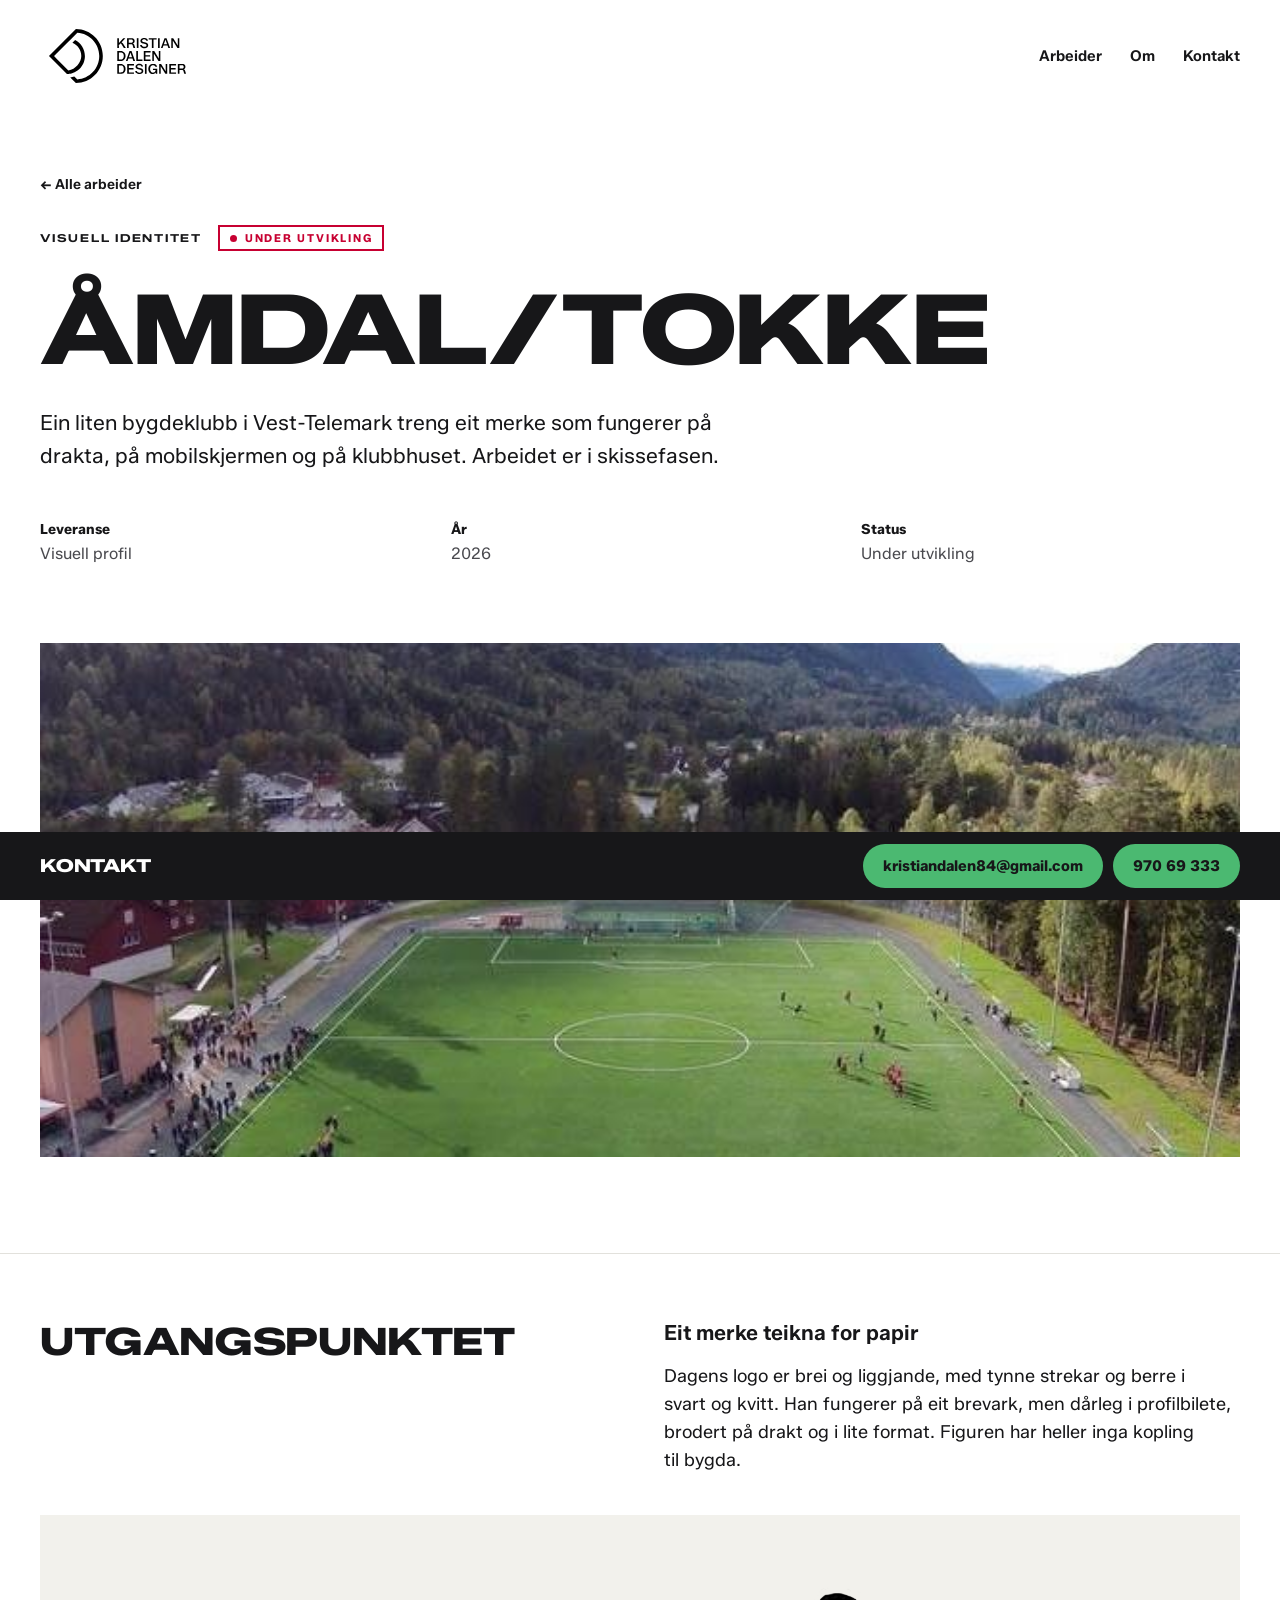
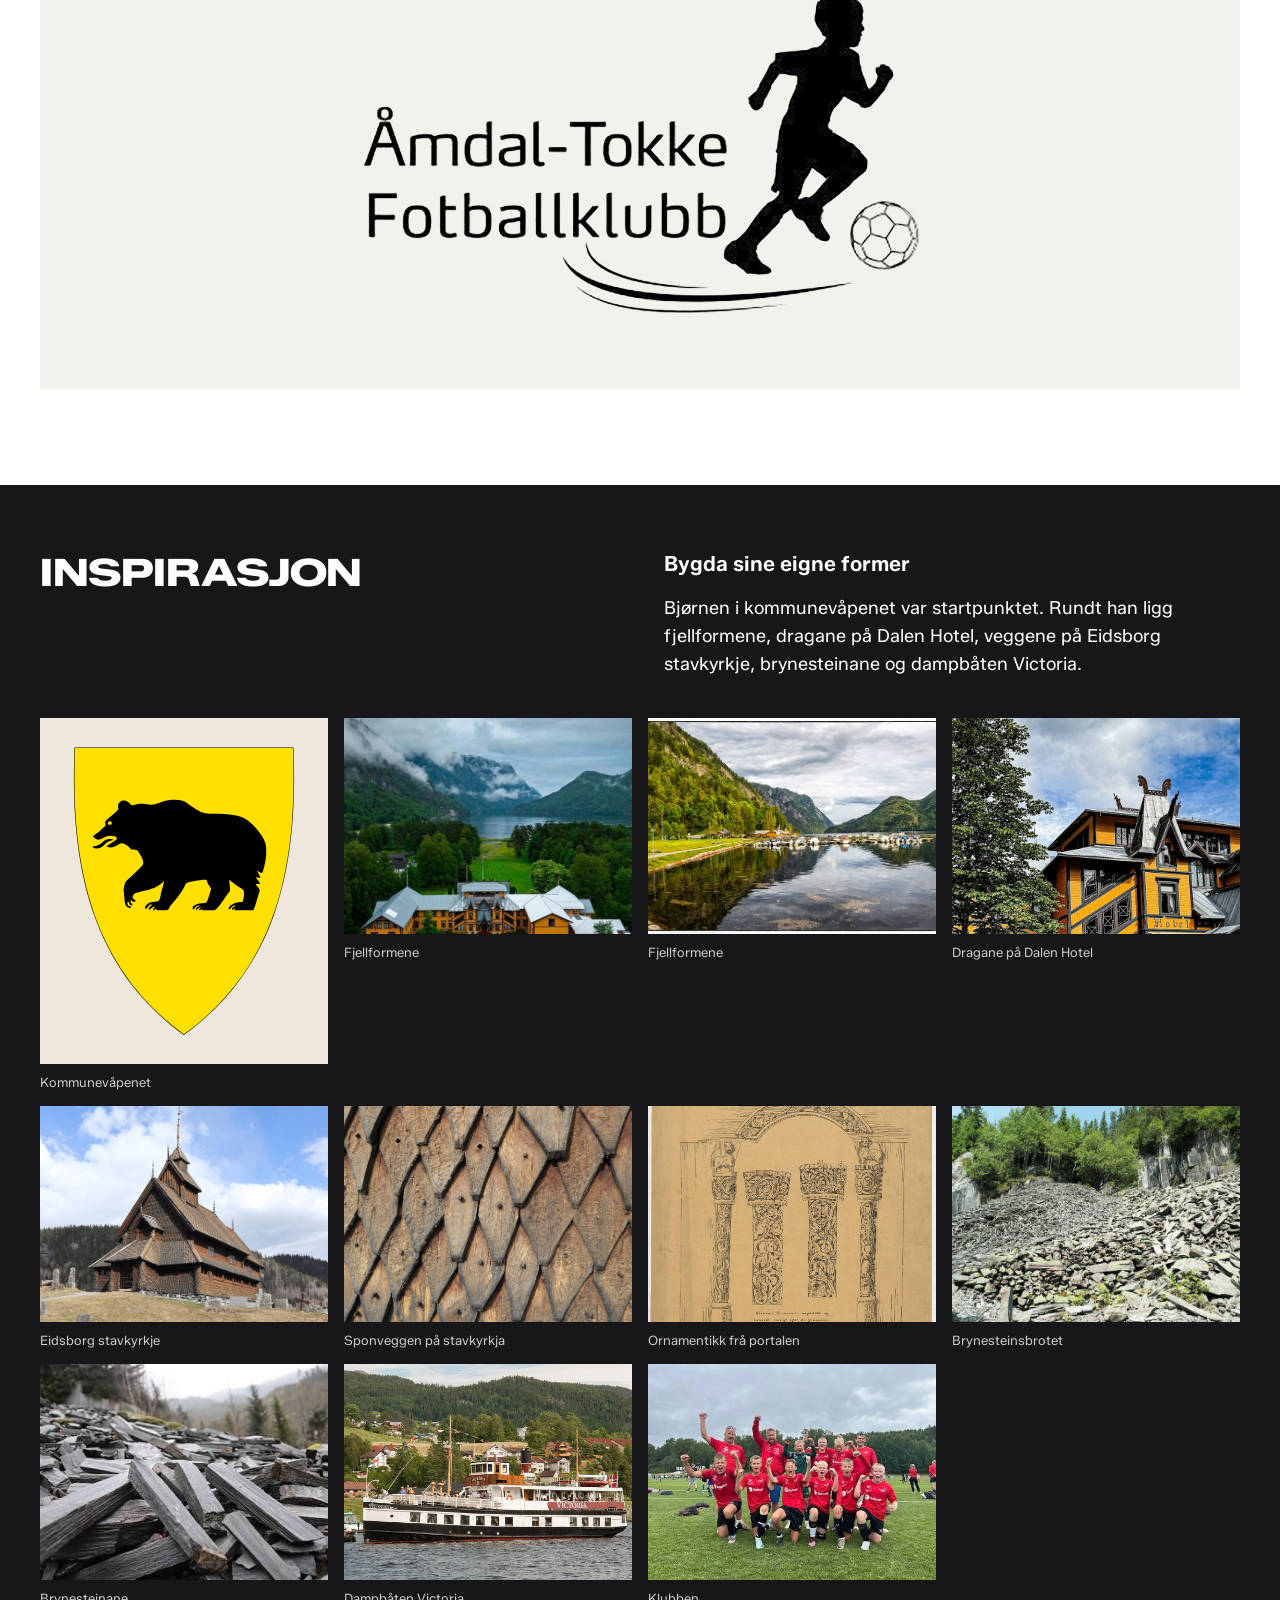
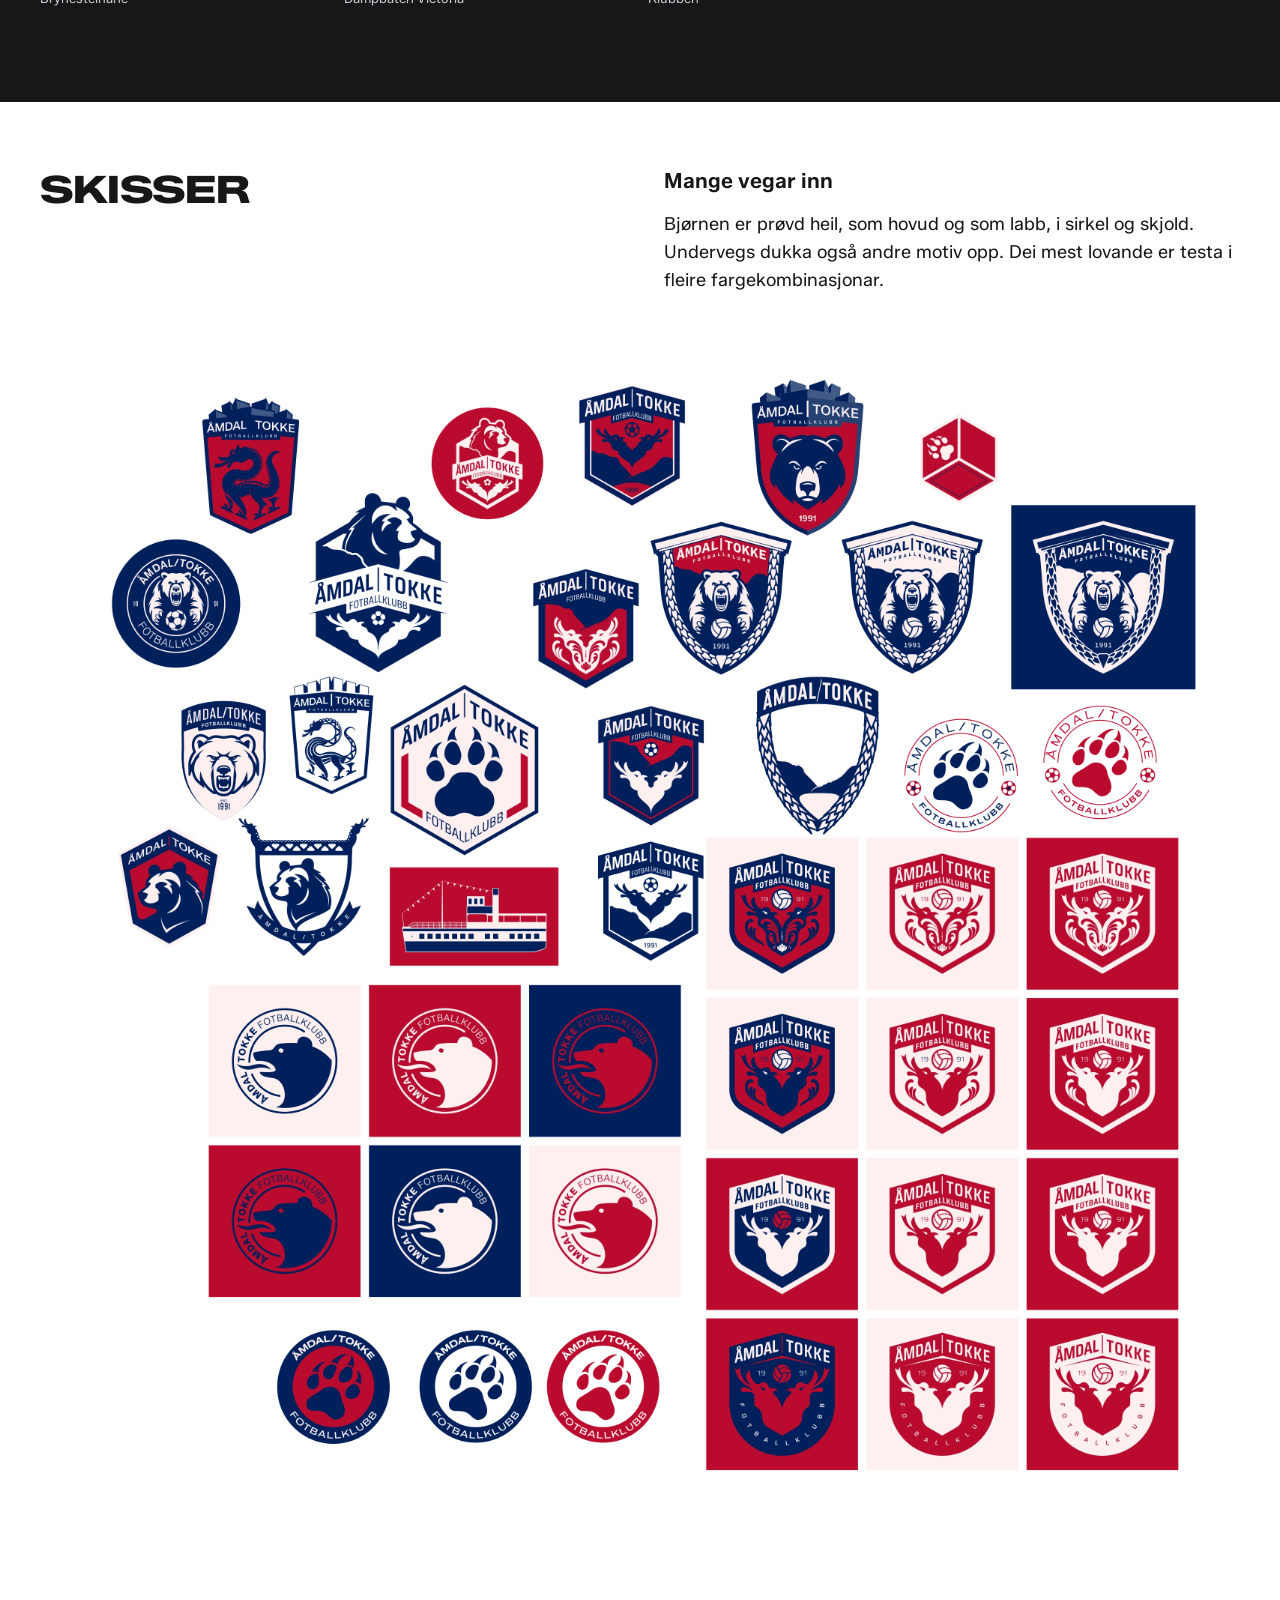
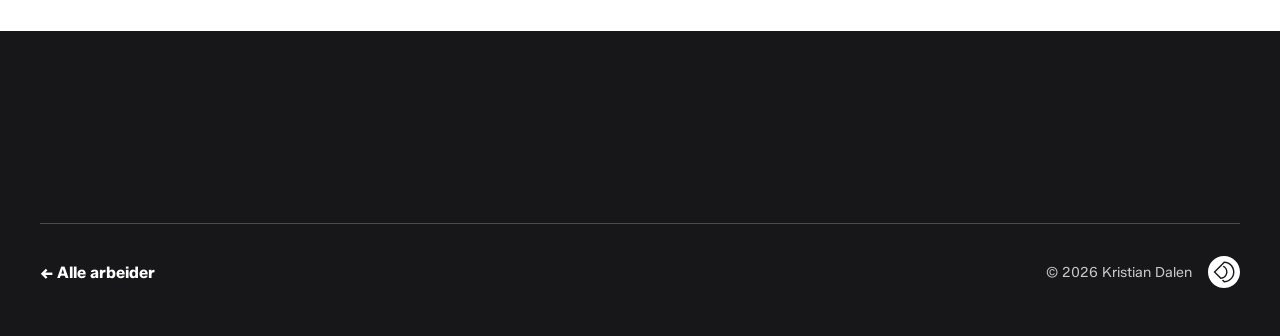
==== public/amdal-tokke.html @ 39d4a090 "Legg inn hele nettstedet fra Repo.zip Co-Authored-By: Claude Opus 5.5 <noreply@anthropic.com> Claude" ====
<!DOCTYPE html>
<html lang="no">
<head>
<meta charset="utf-8">
<meta name="viewport" content="width=device-width, initial-scale=1">
<title>Åmdal/Tokke – Kristian Dalen</title>
<link rel="stylesheet" href="./css/site.css">
<script src="./js/fit-titles.js" defer></script>
<script src="./js/title-motion.js" defer></script>
<script src="./js/sticky-footer.js" defer></script>
<script src="./js/site.js" defer></script>
</head>
<body>
<div style="font-family:var(--font-sans);color:var(--ink);background:var(--surface)">
<header style="position:sticky;top:0;z-index:10;background:var(--surface)">
<div style="max-width:1200px;margin:0 auto;padding:0 32px;height:112px;display:flex;align-items:center;justify-content:space-between;gap:24px">
<a href="./index.html" style="display:flex;align-items:center;text-decoration:none"><img src="./assets/kdd-logo-sort.svg" alt="Kristian Dalen" style="height:72px;width:auto;display:block"></a>
<nav style="display:flex;gap:28px;font-size:15px;font-weight:600"><a href="./index.html#arbeider" style="text-decoration:none">Arbeider</a><a href="./index.html#om" style="text-decoration:none">Om</a><a href="./index.html#kontakt" style="text-decoration:none">Kontakt</a></nav>
</div>
</header>
<section style="max-width:1200px;margin:0 auto;padding:64px 32px 64px;display:flex;flex-direction:column;gap:32px">
<a href="./index.html#arbeider" style="font-size:14px;font-weight:600;text-decoration:none">← Alle arbeider</a>
<div style="display:flex;align-items:center;gap:16px;flex-wrap:wrap"><div style="font-family:var(--font-display);font-size:11px;font-weight:700;letter-spacing:0.16em;text-transform:uppercase">Visuell identitet</div><span style="display:inline-flex;align-items:center;gap:8px;font-size:11px;font-weight:700;letter-spacing:0.16em;text-transform:uppercase;color:#C70031;border:2px solid #C70031;padding:4px 10px"><span style="width:7px;height:7px;border-radius:50%;background:#C70031"></span>Under utvikling</span></div>
<h1 style="font-family:var(--font-display);margin:0;font-size:clamp(44px,7.6vw,104px);font-weight:900;line-height:0.95;letter-spacing:-0.02em;text-transform:uppercase">Åmdal/Tokke</h1>
<p style="margin:0;font-size:21px;line-height:1.55;max-width:680px;text-wrap:pretty">Ein liten bygdeklubb i Vest-Telemark treng eit merke som fungerer på drakta, på mobilskjermen og på klubbhuset. Arbeidet er i skissefasen.</p>
<div style="display:grid;grid-template-columns:repeat(auto-fit,minmax(min(100%,240px),1fr));gap:0 32px">
<div style="display:flex;flex-direction:column;gap:6px;padding:16px 0"><span style="font-size:14px;font-weight:700">Leveranse</span><span style="font-size:16px;color:var(--ink-muted)">Visuell profil</span></div>
<div style="display:flex;flex-direction:column;gap:6px;padding:16px 0"><span style="font-size:14px;font-weight:700">År</span><span style="font-size:16px;color:var(--ink-muted)">2026</span></div>
<div style="display:flex;flex-direction:column;gap:6px;padding:16px 0"><span style="font-size:14px;font-weight:700">Status</span><span style="font-size:16px;color:var(--ink-muted)">Under utvikling</span></div>
</div>
</section>
<section style="max-width:1200px;margin:0 auto;padding:0 32px 96px">
<img src="./assets/amdal/hjemmebane.jpg" alt="Hjemmebanen til Åmdal/Tokke FK" style="display:block;width:100%;aspect-ratio:21/9;object-fit:cover;box-sizing:border-box">
</section>
<section style="border-top:1px solid var(--line)">
<div style="max-width:1200px;margin:0 auto;padding:64px 32px 96px;display:flex;flex-direction:column;gap:40px">
<div style="display:grid;grid-template-columns:repeat(auto-fit,minmax(min(100%,320px),1fr));gap:48px">
<h2 style="font-family:var(--font-display);margin:0;font-size:38px;font-weight:900;letter-spacing:-0.01em;text-transform:uppercase">Utgangspunktet</h2>
<div style="display:flex;flex-direction:column;gap:16px"><p style="margin:0;font-size:21px;font-weight:600;line-height:1.4">Eit merke teikna for papir</p><p style="margin:0;font-size:18px;line-height:1.55;text-wrap:pretty">Dagens logo er brei og liggjande, med tynne strekar og berre i svart og kvitt. Han fungerer på eit brevark, men dårleg i profilbilete, brodert på drakt og i lite format. Figuren har heller inga kopling til bygda.</p></div>
</div>
<div style="background:#F2F1EC;padding:clamp(32px,6vw,72px);display:flex;justify-content:center"><img src="./assets/amdal/dagens-logo.png" alt="Dagens logo" style="width:min(100%,560px);display:block"></div>
</div>
</section>
<section style="background:var(--surface-ink);color:var(--ink-inverse)">
<div style="max-width:1200px;margin:0 auto;padding:64px 32px 96px;display:flex;flex-direction:column;gap:40px">
<div style="display:grid;grid-template-columns:repeat(auto-fit,minmax(min(100%,320px),1fr));gap:48px">
<h2 style="font-family:var(--font-display);margin:0;font-size:38px;font-weight:900;letter-spacing:-0.01em;text-transform:uppercase">Inspirasjon</h2>
<div style="display:flex;flex-direction:column;gap:16px"><p style="margin:0;font-size:21px;font-weight:600;line-height:1.4">Bygda sine eigne former</p><p style="margin:0;font-size:18px;line-height:1.55;text-wrap:pretty">Bjørnen i kommunevåpenet var startpunktet. Rundt han ligg fjellformene, dragane på Dalen Hotel, veggene på Eidsborg stavkyrkje, brynesteinane og dampbåten Victoria.</p></div>
</div>
<div style="display:grid;grid-template-columns:repeat(auto-fill,minmax(min(100%,240px),1fr));gap:16px">
<figure style="margin:0;display:flex;flex-direction:column;gap:10px"><div style="aspect-ratio:4/3;background:#EFE6DC;display:flex;align-items:center;justify-content:center;padding:10%;box-sizing:border-box"><img src="./assets/amdal/kommunevapen.svg" alt="Tokke kommunevåpen" style="max-width:100%;max-height:100%;display:block"></div><figcaption style="font-size:13px;color:var(--ink-inverse-muted)">Kommunevåpenet</figcaption></figure>
<figure style="margin:0;display:flex;flex-direction:column;gap:10px"><img src="./assets/amdal/dalen-hotel.jpg" alt="Dalen Hotel og fjella rundt" style="display:block;width:100%;aspect-ratio:4/3;object-fit:cover"><figcaption style="font-size:13px;color:var(--ink-inverse-muted)">Fjellformene</figcaption></figure>
<figure style="margin:0;display:flex;flex-direction:column;gap:10px"><img src="./assets/amdal/fjell.jpg" alt="Fjell ved Dalen" style="display:block;width:100%;aspect-ratio:4/3;object-fit:cover"><figcaption style="font-size:13px;color:var(--ink-inverse-muted)">Fjellformene</figcaption></figure>
<figure style="margin:0;display:flex;flex-direction:column;gap:10px"><img src="./assets/amdal/drake.jpg" alt="Drakehovud på taket til Dalen Hotel" style="display:block;width:100%;aspect-ratio:4/3;object-fit:cover;object-position:50% 38%"><figcaption style="font-size:13px;color:var(--ink-inverse-muted)">Dragane på Dalen Hotel</figcaption></figure>
<figure style="margin:0;display:flex;flex-direction:column;gap:10px"><img src="./assets/amdal/stavkyrkje.jpg" alt="Eidsborg stavkyrkje" style="display:block;width:100%;aspect-ratio:4/3;object-fit:cover"><figcaption style="font-size:13px;color:var(--ink-inverse-muted)">Eidsborg stavkyrkje</figcaption></figure>
<figure style="margin:0;display:flex;flex-direction:column;gap:10px"><img src="./assets/amdal/sponvegg.jpg" alt="Spon på veggen til stavkyrkja" style="display:block;width:100%;aspect-ratio:4/3;object-fit:cover"><figcaption style="font-size:13px;color:var(--ink-inverse-muted)">Sponveggen på stavkyrkja</figcaption></figure>
<figure style="margin:0;display:flex;flex-direction:column;gap:10px"><img src="./assets/amdal/portal.jpg" alt="Teikning av vestportalen" style="display:block;width:100%;aspect-ratio:4/3;object-fit:cover;object-position:50% 40%"><figcaption style="font-size:13px;color:var(--ink-inverse-muted)">Ornamentikk frå portalen</figcaption></figure>
<figure style="margin:0;display:flex;flex-direction:column;gap:10px"><img src="./assets/amdal/brynesteinsbrot.jpg" alt="Brynesteinsbrot" style="display:block;width:100%;aspect-ratio:4/3;object-fit:cover"><figcaption style="font-size:13px;color:var(--ink-inverse-muted)">Brynesteinsbrotet</figcaption></figure>
<figure style="margin:0;display:flex;flex-direction:column;gap:10px"><img src="./assets/amdal/brynesteinar.jpg" alt="Brynesteinar" style="display:block;width:100%;aspect-ratio:4/3;object-fit:cover"><figcaption style="font-size:13px;color:var(--ink-inverse-muted)">Brynesteinane</figcaption></figure>
<figure style="margin:0;display:flex;flex-direction:column;gap:10px"><img src="./assets/amdal/victoria.jpg" alt="Dampbåten Victoria" style="display:block;width:100%;aspect-ratio:4/3;object-fit:cover"><figcaption style="font-size:13px;color:var(--ink-inverse-muted)">Dampbåten Victoria</figcaption></figure>
<figure style="margin:0;display:flex;flex-direction:column;gap:10px"><img src="./assets/amdal/klubben.jpg" alt="Lagbilete" style="display:block;width:100%;aspect-ratio:4/3;object-fit:cover"><figcaption style="font-size:13px;color:var(--ink-inverse-muted)">Klubben</figcaption></figure>
</div>
</div>
</section>
<section>
<div style="max-width:1200px;margin:0 auto;padding:64px 32px 96px;display:flex;flex-direction:column;gap:40px">
<div style="display:grid;grid-template-columns:repeat(auto-fit,minmax(min(100%,320px),1fr));gap:48px">
<h2 style="font-family:var(--font-display);margin:0;font-size:38px;font-weight:900;letter-spacing:-0.01em;text-transform:uppercase">Skisser</h2>
<div style="display:flex;flex-direction:column;gap:16px"><p style="margin:0;font-size:21px;font-weight:600;line-height:1.4">Mange vegar inn</p><p style="margin:0;font-size:18px;line-height:1.55;text-wrap:pretty">Bjørnen er prøvd heil, som hovud og som labb, i sirkel og skjold. Undervegs dukka også andre motiv opp. Dei mest lovande er testa i fleire fargekombinasjonar.</p></div>
</div>
<div style="background:var(--surface);padding:clamp(12px,3vw,40px)"><img src="./assets/amdal/skisser.webp" alt="Samla skisser" style="display:block;width:100%;height:auto"></div>
</div>
</section>
<div data-sticky-bar="" aria-hidden="false" style="position:fixed;left:0;right:0;bottom:0;z-index:20;background:var(--surface-ink);color:var(--ink-inverse);transition:transform .6s cubic-bezier(.4,0,0,1),opacity .6s cubic-bezier(.4,0,0,1)"><div style="max-width:1200px;margin:0 auto;padding:12px 32px;display:flex;flex-wrap:wrap;align-items:center;justify-content:space-between;gap:12px 24px"><span style="font-family:var(--font-display);font-size:18px;font-weight:900;line-height:1;letter-spacing:-0.01em;text-transform:uppercase">Kontakt</span><div style="display:flex;flex-wrap:wrap;align-items:center;gap:10px"><a href="mailto:kristiandalen84@gmail.com?subject=Vi%20elsker%20stilen%20din.%20Kan%20vi%20ta%20en%20kaffe%3F" style="display:inline-flex;align-items:center;justify-content:center;min-height:44px;padding:0 20px;border-radius:999px;background:var(--accent);color:var(--ink);font-size:15px;font-weight:700;text-decoration:none;max-width:100%;overflow-wrap:anywhere" data-hover="hv2">kristiandalen84@gmail.com</a><a href="tel:+4797069333" style="display:inline-flex;align-items:center;justify-content:center;min-height:44px;padding:0 20px;border-radius:999px;background:var(--accent);color:var(--ink);font-size:15px;font-weight:700;text-decoration:none;max-width:100%;overflow-wrap:anywhere" data-hover="hv2">970 69 333</a></div></div></div>
<section data-sticky-footer="" style="background:var(--surface-ink);color:var(--ink-inverse)">
<div style="max-width:1200px;margin:0 auto;padding:96px 32px 48px;display:flex;flex-direction:column;gap:40px">
<div data-sticky-row="" style="display:grid;grid-template-columns:repeat(auto-fit,minmax(min(100%,320px),1fr));gap:24px 48px;align-items:center;transition:transform .9s cubic-bezier(.4,0,0,1),opacity .9s cubic-bezier(.4,0,0,1)">
<h2 style="margin:0;font-family:var(--font-display);font-size:38px;font-weight:900;line-height:1;letter-spacing:-0.01em;text-transform:uppercase">Kontakt</h2>
<div style="display:flex;flex-wrap:wrap;gap:16px;align-items:center;align-content:center"><a href="mailto:kristiandalen84@gmail.com?subject=Vi%20elsker%20stilen%20din.%20Kan%20vi%20ta%20en%20kaffe%3F" style="display:inline-flex;align-items:center;justify-content:center;min-height:56px;padding:0 28px;border-radius:999px;background:var(--accent);color:var(--ink);font-size:17px;font-weight:700;text-decoration:none;max-width:100%;overflow-wrap:anywhere" data-hover="hv2">kristiandalen84@gmail.com</a><a href="tel:+4797069333" style="display:inline-flex;align-items:center;justify-content:center;min-height:56px;padding:0 28px;border-radius:999px;background:var(--accent);color:var(--ink);font-size:17px;font-weight:700;text-decoration:none;max-width:100%;overflow-wrap:anywhere" data-hover="hv2">970 69 333</a></div>
</div>
<div style="display:flex;justify-content:space-between;align-items:center;gap:16px 24px;flex-wrap:wrap;padding-top:32px;border-top:1px solid var(--ink-muted);font-size:14px"><a href="./index.html#arbeider" style="color:var(--ink-inverse);font-size:16px;font-weight:700;text-decoration:none">← Alle arbeider</a><div style="display:flex;align-items:center;gap:16px"><span style="color:var(--ink-inverse-muted)">© 2026 Kristian Dalen</span><div role="img" aria-label="KDD" style="width:32px;height:32px;background:var(--surface);-webkit-mask:url(./assets/kdd-ikon-hvit.svg) center/contain no-repeat;mask:url(./assets/kdd-ikon-hvit.svg) center/contain no-repeat"></div></div></div>
</div>
</section>
</div>
</body>
</html>
---- public/css/site.css ----
/* Kristian Dalen – felles stiler. Tokens (farger, fonter, avstand) ligger i tokens.css. */
@import url("./tokens.css");
@font-face{font-family:"Arsenica";src:url("../assets/frisktid/Arsenica-AltRegular.otf") format("opentype");font-weight:400;font-display:swap}
@font-face{font-family:"Arsenica Text";src:url("../assets/frisktid/ArsenicaText-Light.otf") format("opentype");font-weight:300;font-display:swap}
@font-face{font-family:"Bricolage Grotesque";src:url(../assets/hub/BricolageGrotesque-latin.woff2) format("woff2");font-weight:200 800;font-display:swap}
@font-face{font-family:"DM Sans";src:url(../assets/hub/DMSans-latin.woff2) format("woff2");font-weight:100 1000;font-display:swap}
@font-face{font-family:"degular-display";src:url("../assets/presis/fonts/degular-display-300.woff2") format("woff2");font-weight:300;font-display:swap}
@font-face{font-family:"degular-text";src:url("../assets/presis/fonts/degular-text-400.woff2") format("woff2");font-weight:400;font-display:swap}
@font-face{font-family:"degular";src:url("../assets/presis/fonts/degular-600.woff2") format("woff2");font-weight:600;font-display:swap}
body{margin:0;background:var(--surface)}
html{scroll-behavior:smooth}
a{color:var(--ink)}
a:hover{color:var(--ink-muted)}
.home a:hover{color:var(--accent-hover)}
summary::-webkit-details-marker{display:none}
details[open] [data-plus]{transform:rotate(45deg)}
[data-hover="hv1"]:hover{opacity:0 !important}
[data-hover="hv2"]:hover{background:var(--accent-hover) !important;color:var(--ink) !important}
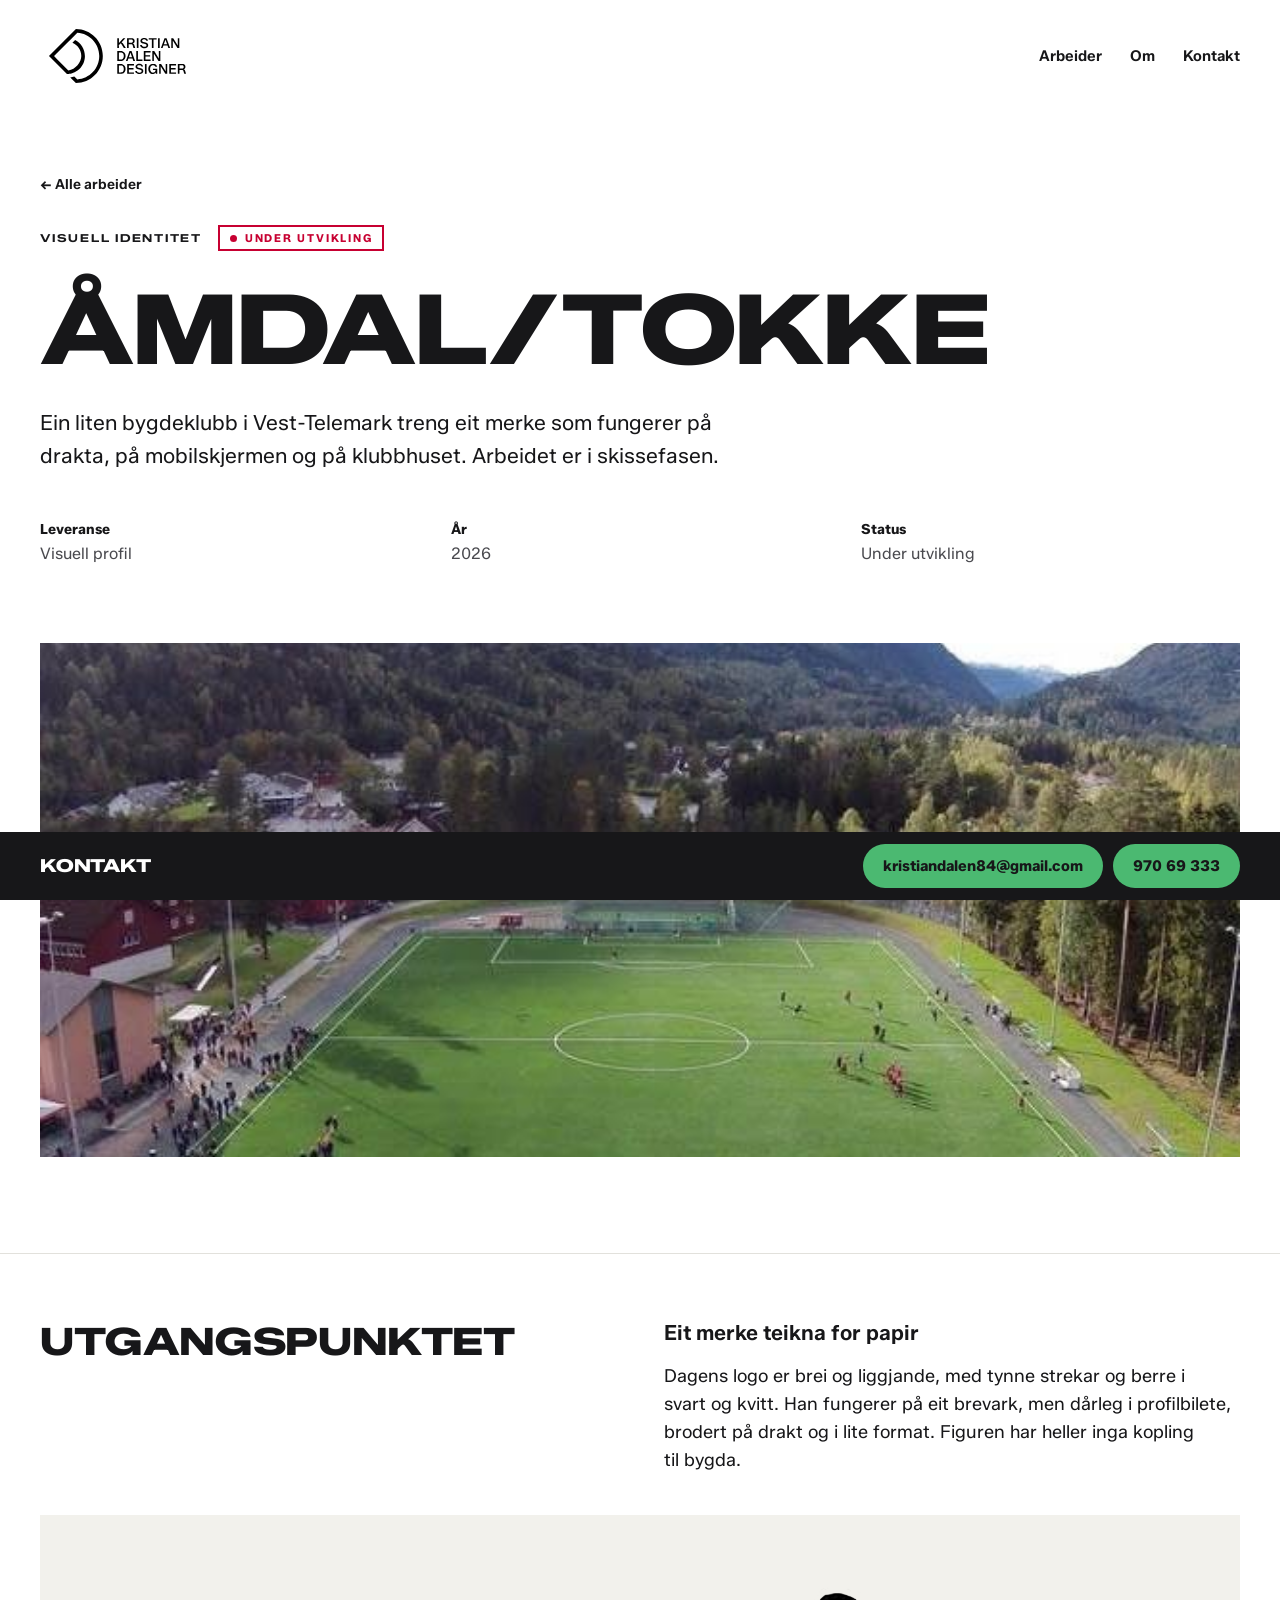
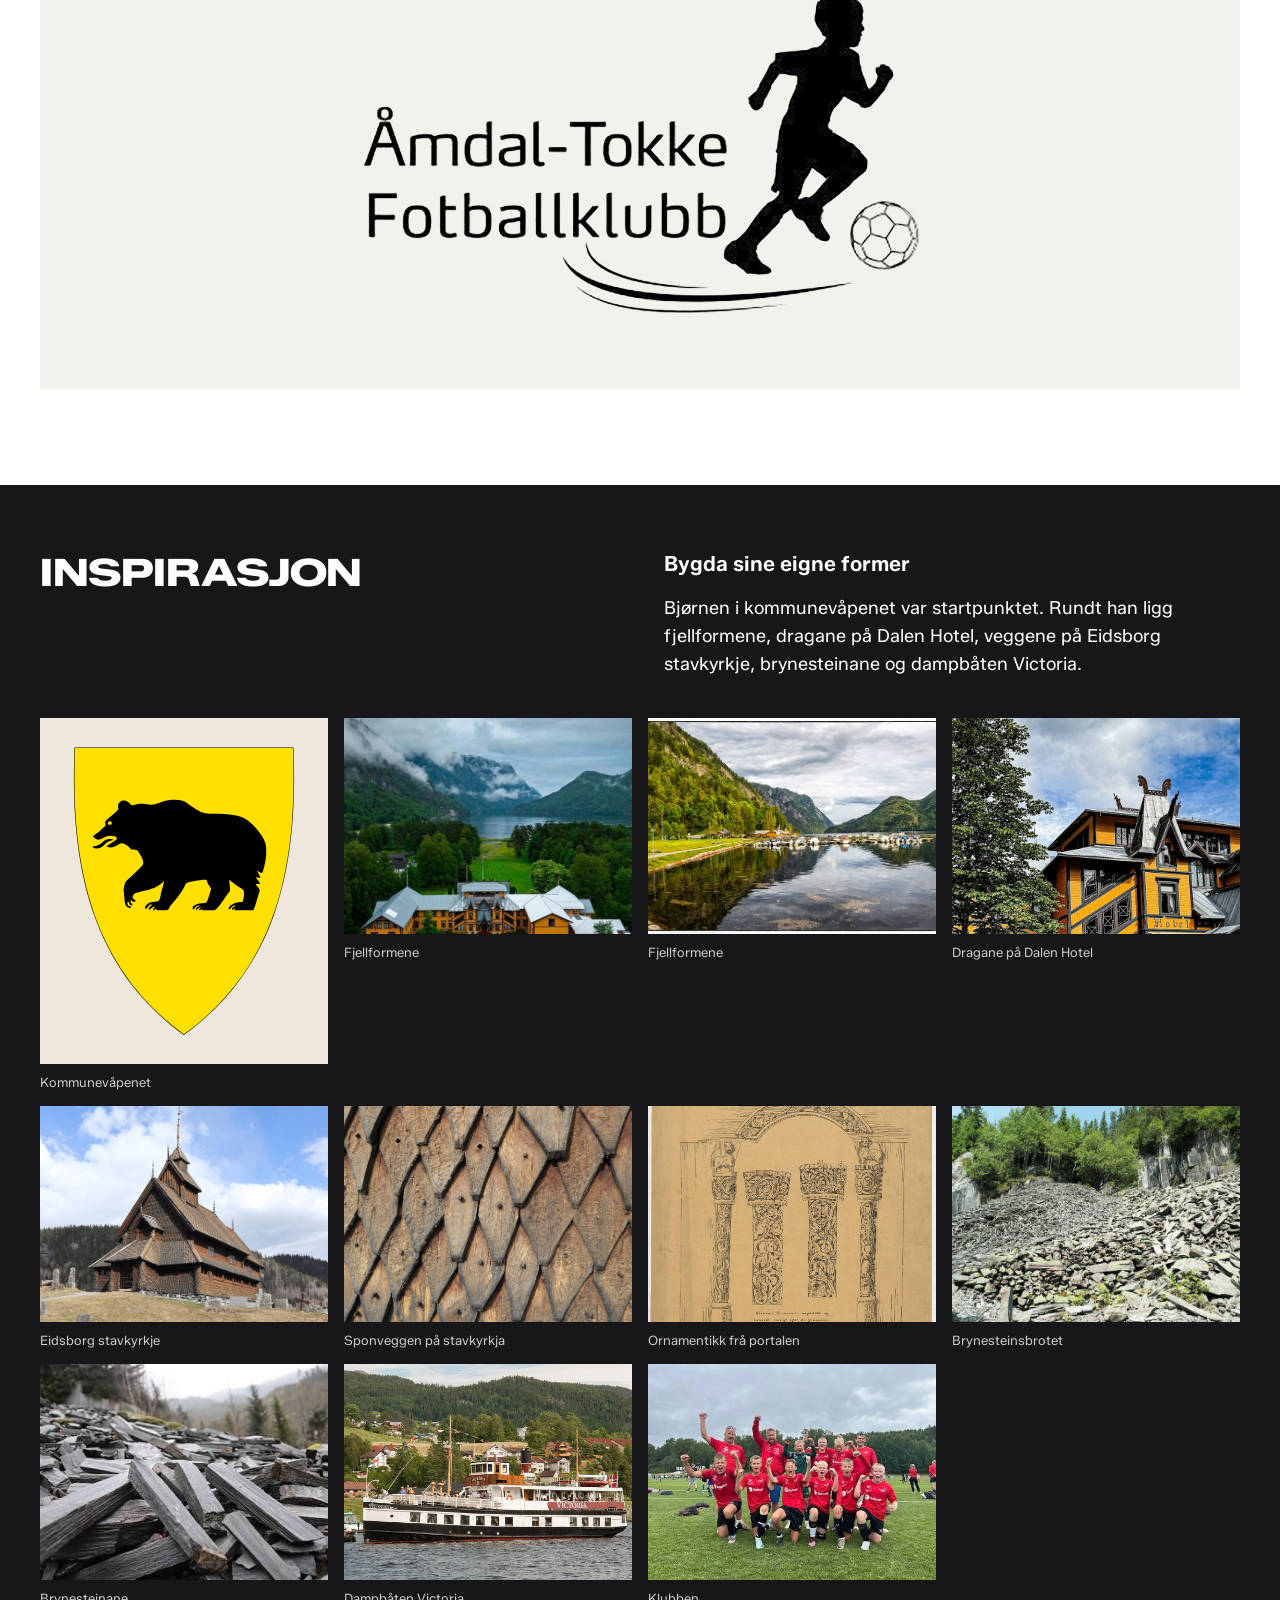
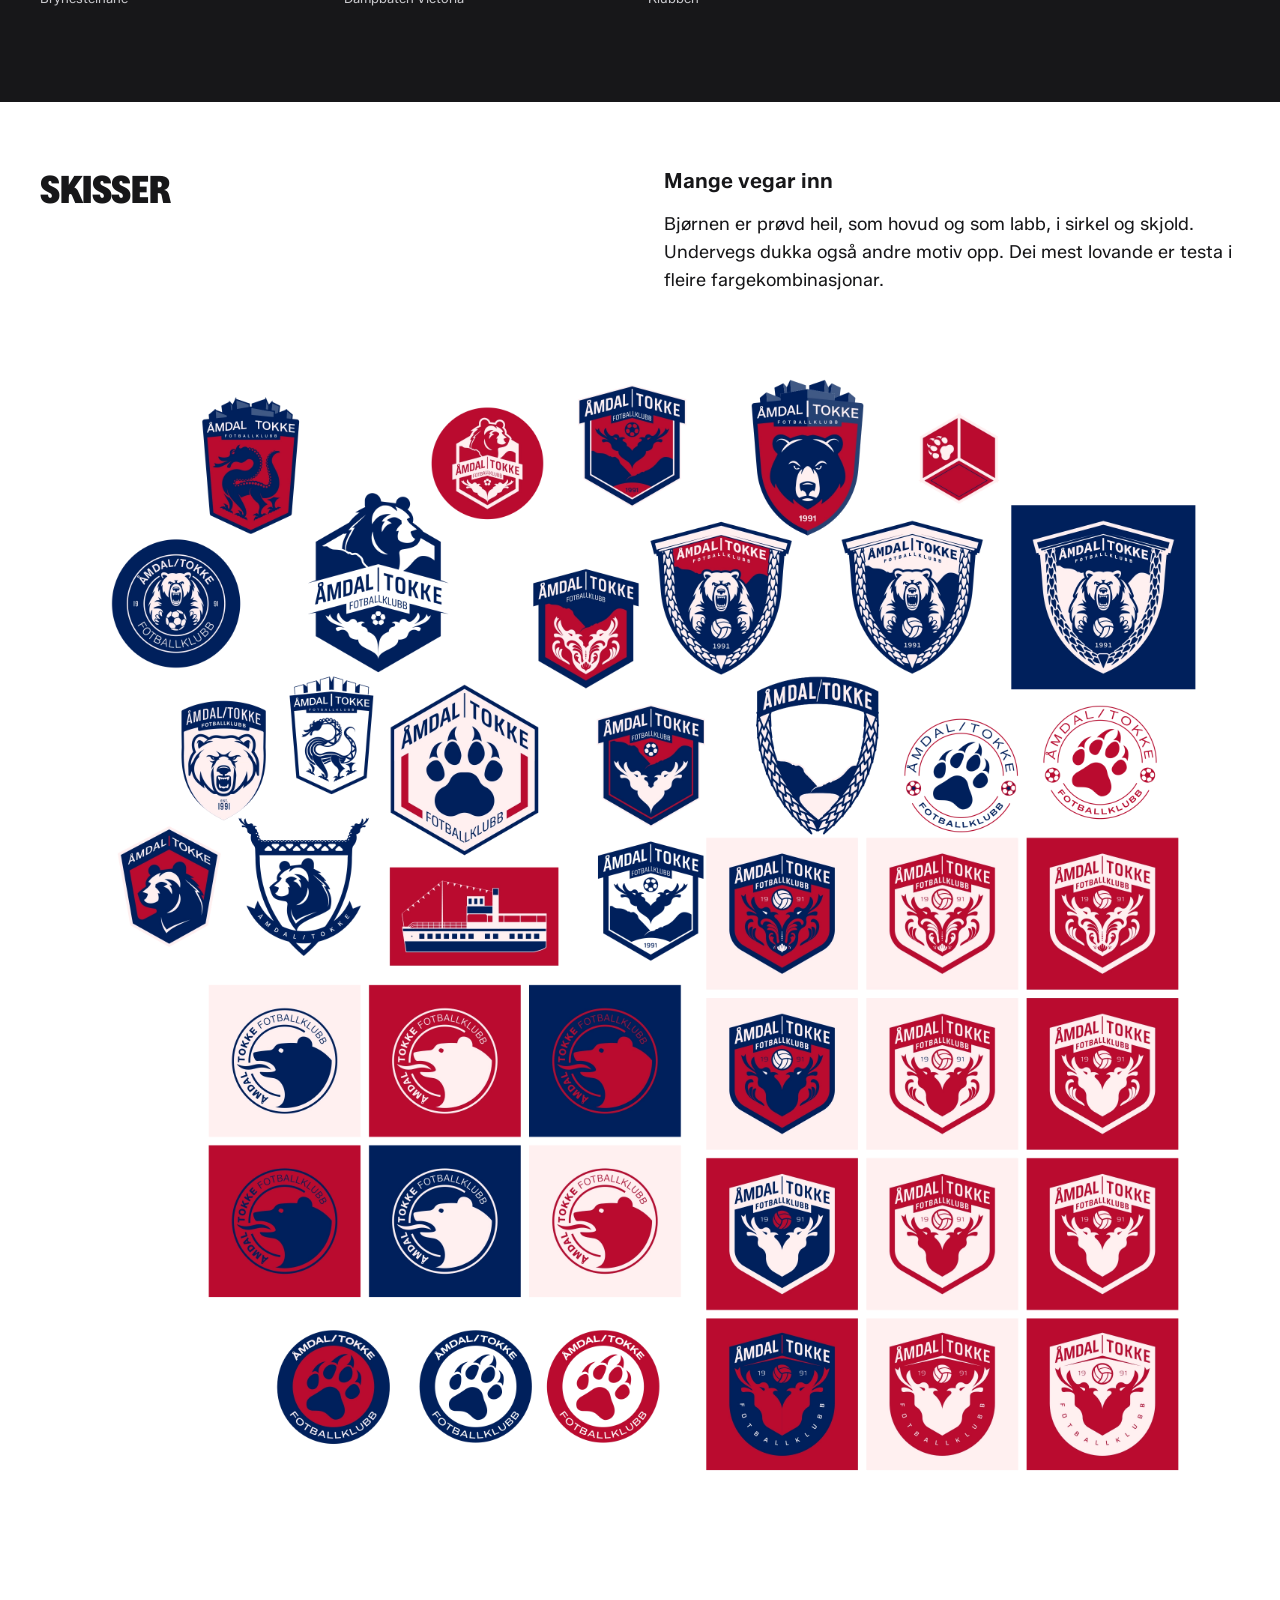
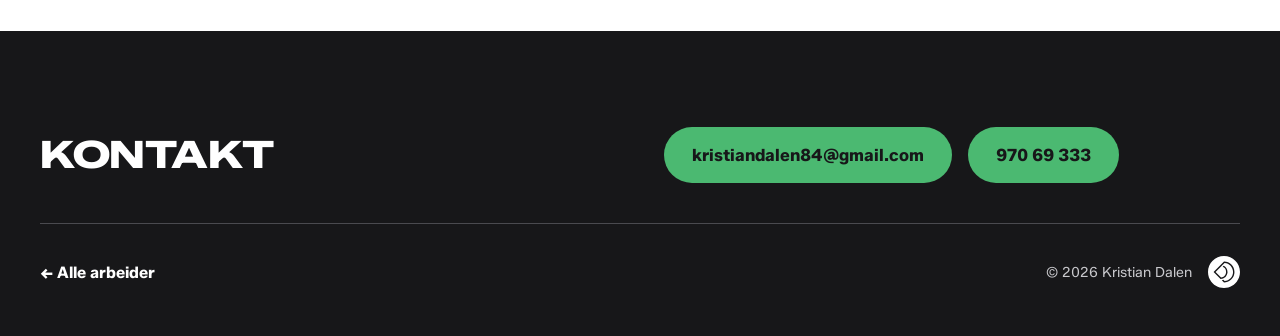
==== commit f6f1642b: "Appikon for hjemskjerm og favicon, i lys og mørk versjon Co-Authored-By: Claude Opus 5.5 <noreply@an" ====
--- a/public/amdal-tokke.html
+++ b/public/amdal-tokke.html
@@ -4,6 +4,12 @@
 <meta charset="utf-8">
 <meta name="viewport" content="width=device-width, initial-scale=1">
 <title>Åmdal/Tokke – Kristian Dalen</title>
+<link rel="icon" href="./favicon.svg" type="image/svg+xml">
+<link rel="apple-touch-icon" href="./assets/ikon/apple-touch-icon-lys.png">
+<link rel="manifest" href="./manifest.webmanifest">
+<meta name="apple-mobile-web-app-title" content="Kristian Dalen">
+<meta name="theme-color" content="#FFFFFF" media="(prefers-color-scheme: light)">
+<meta name="theme-color" content="#171719" media="(prefers-color-scheme: dark)">
 <link rel="stylesheet" href="./css/site.css">
 <script src="./js/fit-titles.js" defer></script>
 <script src="./js/title-motion.js" defer></script>
@@ -13,9 +19,9 @@
 <body>
 <div style="font-family:var(--font-sans);color:var(--ink);background:var(--surface)">
 <header style="position:sticky;top:0;z-index:10;background:var(--surface)">
-<div style="max-width:1200px;margin:0 auto;padding:0 32px;height:112px;display:flex;align-items:center;justify-content:space-between;gap:24px">
-<a href="./index.html" style="display:flex;align-items:center;text-decoration:none"><img src="./assets/kdd-logo-sort.svg" alt="Kristian Dalen" style="height:72px;width:auto;display:block"></a>
-<nav style="display:flex;gap:28px;font-size:15px;font-weight:600"><a href="./index.html#arbeider" style="text-decoration:none">Arbeider</a><a href="./index.html#om" style="text-decoration:none">Om</a><a href="./index.html#kontakt" style="text-decoration:none">Kontakt</a></nav>
+<div data-header="" style="max-width:1200px;margin:0 auto;padding:0 32px;height:112px;display:flex;align-items:center;justify-content:space-between;gap:24px">
+<a href="./index.html" style="display:flex;align-items:center;text-decoration:none"><img src="./assets/kdd-logo-sort.svg" alt="Kristian Dalen" data-logo="" style="height:72px;width:auto;display:block"></a>
+<button type="button" data-menu-toggle="" aria-expanded="false" aria-controls="meny" aria-label="Meny"><span></span><span></span><span></span></button><nav id="meny" data-nav="" style="display:flex;gap:28px;font-size:15px;font-weight:600"><a href="./index.html#arbeider" style="text-decoration:none">Arbeider</a><a href="./index.html#om" style="text-decoration:none">Om</a><a href="./index.html#kontakt" style="text-decoration:none">Kontakt</a></nav>
 </div>
 </header>
 <section style="max-width:1200px;margin:0 auto;padding:64px 32px 64px;display:flex;flex-direction:column;gap:32px">
--- a/public/css/site.css
+++ b/public/css/site.css
@@ -1,7 +1,10 @@
 /* Kristian Dalen – felles stiler. Tokens (farger, fonter, avstand) ligger i tokens.css. */
 @import url("./tokens.css");
-@font-face{font-family:"Arsenica";src:url("../assets/frisktid/Arsenica-AltRegular.otf") format("opentype");font-weight:400;font-display:swap}
-@font-face{font-family:"Arsenica Text";src:url("../assets/frisktid/ArsenicaText-Light.otf") format("opentype");font-weight:300;font-display:swap}
+@font-face{font-family:"Frisktid Syne";src:url("../assets/frisktid/fonts/syne-600.ttf") format("truetype");font-weight:600;font-display:swap}
+@font-face{font-family:"Frisktid Inter";src:url("../assets/frisktid/fonts/inter-400.ttf") format("truetype");font-weight:400;font-display:swap}
+@font-face{font-family:"Frisktid Inter";src:url("../assets/frisktid/fonts/inter-500-600.ttf") format("truetype");font-weight:500 600;font-display:swap}
+@font-face{font-family:"Frisktid Serif";src:url("../assets/frisktid/fonts/source-serif-4-400.ttf") format("truetype");font-weight:400;font-display:swap}
+@font-face{font-family:"Frisktid Serif";src:url("../assets/frisktid/fonts/source-serif-4-600.ttf") format("truetype");font-weight:600;font-display:swap}
 @font-face{font-family:"Bricolage Grotesque";src:url(../assets/hub/BricolageGrotesque-latin.woff2) format("woff2");font-weight:200 800;font-display:swap}
 @font-face{font-family:"DM Sans";src:url(../assets/hub/DMSans-latin.woff2) format("woff2");font-weight:100 1000;font-display:swap}
 @font-face{font-family:"degular-display";src:url("../assets/presis/fonts/degular-display-300.woff2") format("woff2");font-weight:300;font-display:swap}
@@ -12,7 +15,20 @@
 a{color:var(--ink)}
 a:hover{color:var(--ink-muted)}
 .home a:hover{color:var(--accent-hover)}
-summary::-webkit-details-marker{display:none}
-details[open] [data-plus]{transform:rotate(45deg)}
+[data-more-toggle][aria-expanded="true"] [data-plus]{transform:rotate(45deg)}
+[data-more-body]:not([hidden]){display:flex;flex-direction:column;gap:16px}
 [data-hover="hv1"]:hover{opacity:0 !important}
 [data-hover="hv2"]:hover{background:var(--accent-hover) !important;color:var(--ink) !important}
+[data-menu-toggle]{display:none}
+@media (max-width:640px){
+[data-header]{padding:0 20px !important;height:80px !important;position:relative}
+[data-logo]{height:52px !important}
+[data-menu-toggle]{display:flex;flex-direction:column;justify-content:center;gap:6px;width:44px;height:44px;margin-right:-10px;padding:0 10px;box-sizing:border-box;background:none;border:0;cursor:pointer;color:var(--ink)}
+[data-menu-toggle] span{display:block;height:2px;background:currentColor;transition:transform .25s var(--ease),opacity .25s var(--ease)}
+[data-menu-toggle][aria-expanded="true"] span:nth-child(1){transform:translateY(8px) rotate(45deg)}
+[data-menu-toggle][aria-expanded="true"] span:nth-child(2){opacity:0}
+[data-menu-toggle][aria-expanded="true"] span:nth-child(3){transform:translateY(-8px) rotate(-45deg)}
+[data-nav]{display:none !important;position:absolute;top:100%;left:0;right:0;flex-direction:column;gap:0 !important;padding:8px 20px 20px;background:var(--surface);border-bottom:1px solid var(--line);font-size:18px !important}
+[data-nav] a{padding:14px 0;border-top:1px solid var(--line)}
+[data-header][data-open] [data-nav]{display:flex !important}
+}
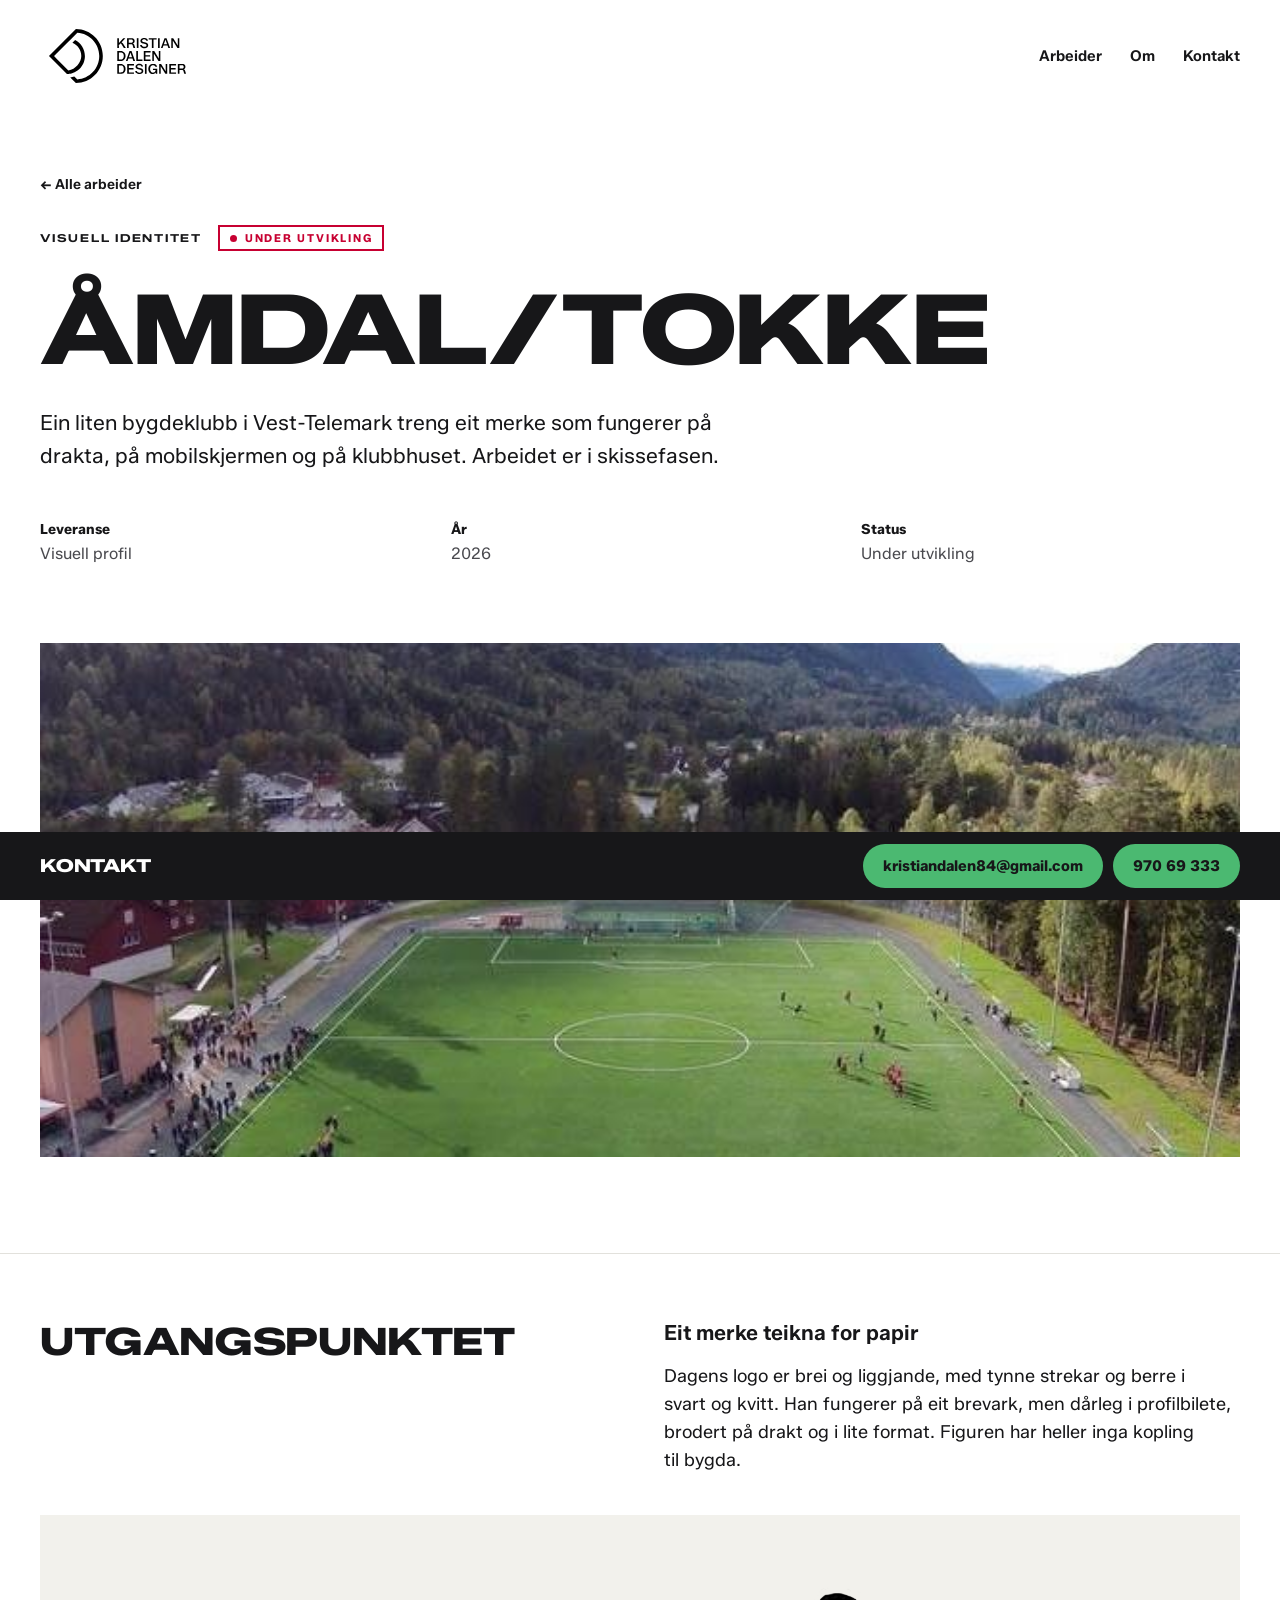
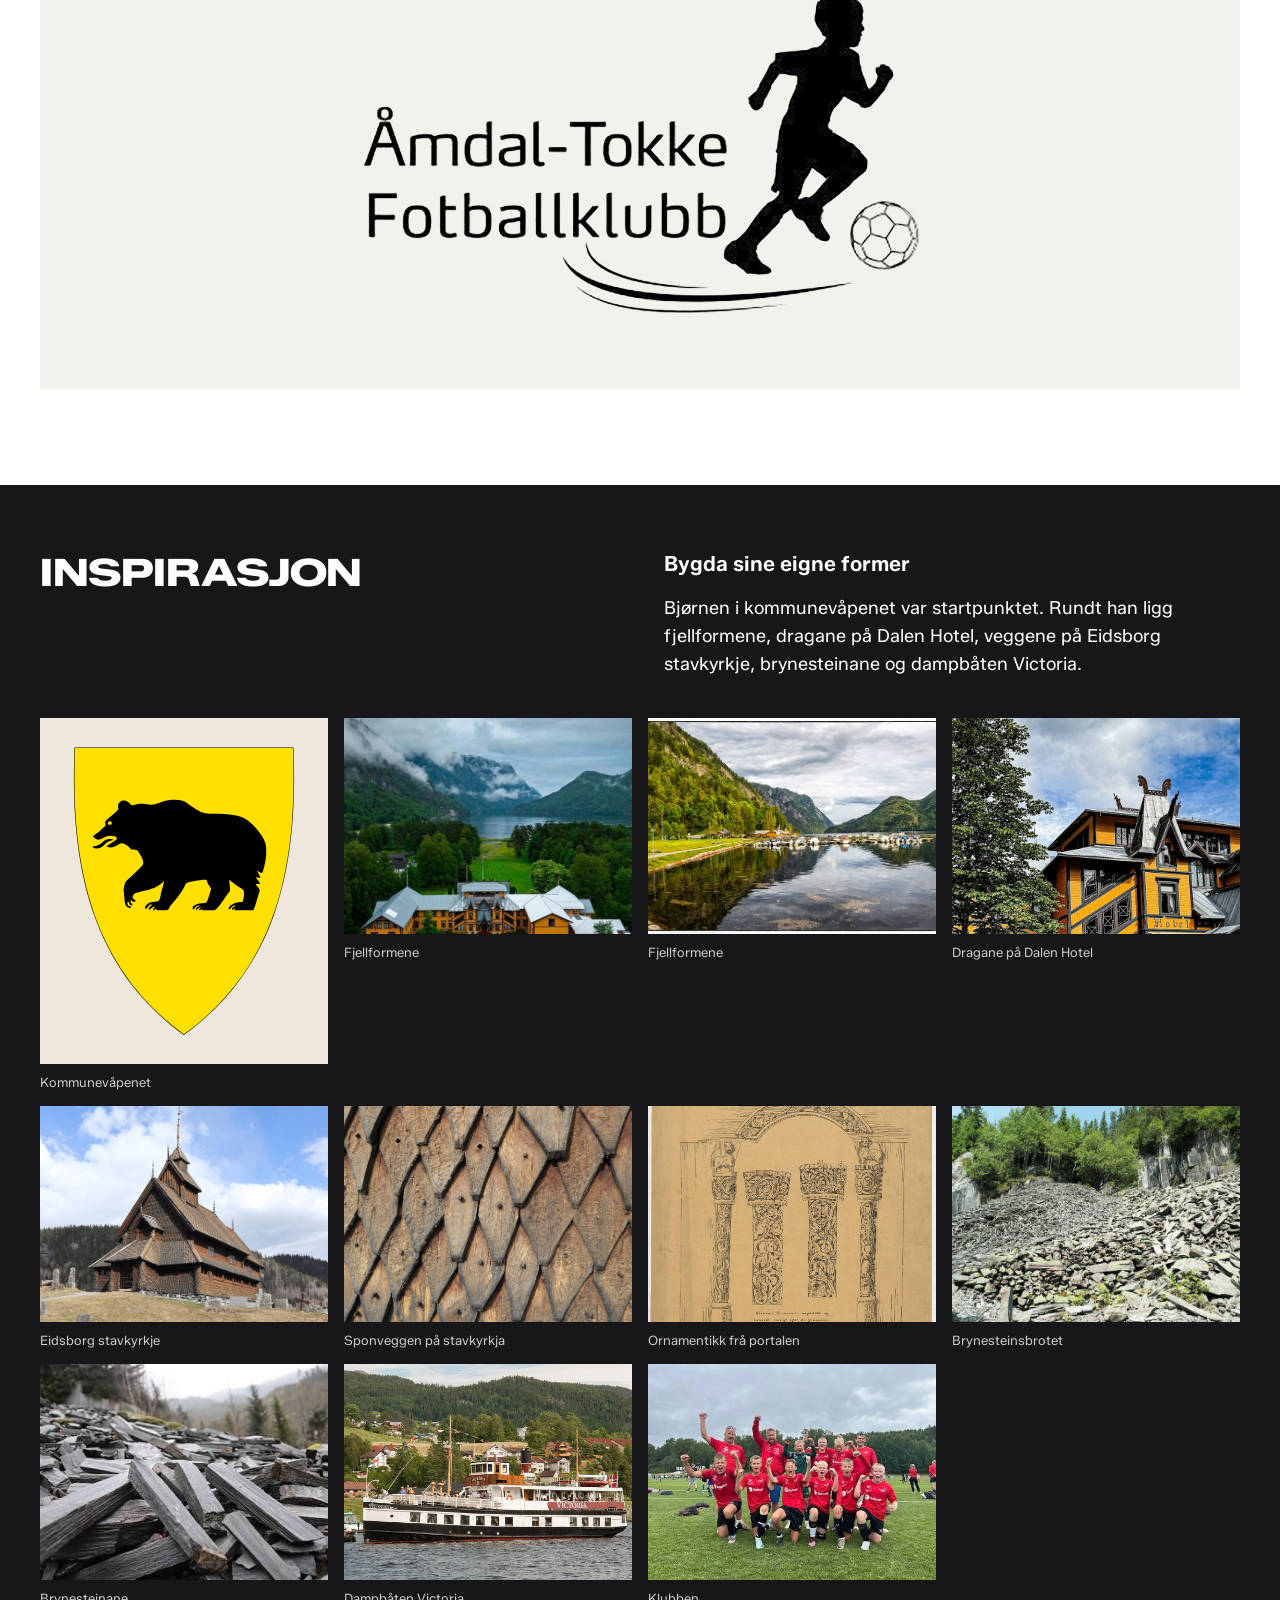
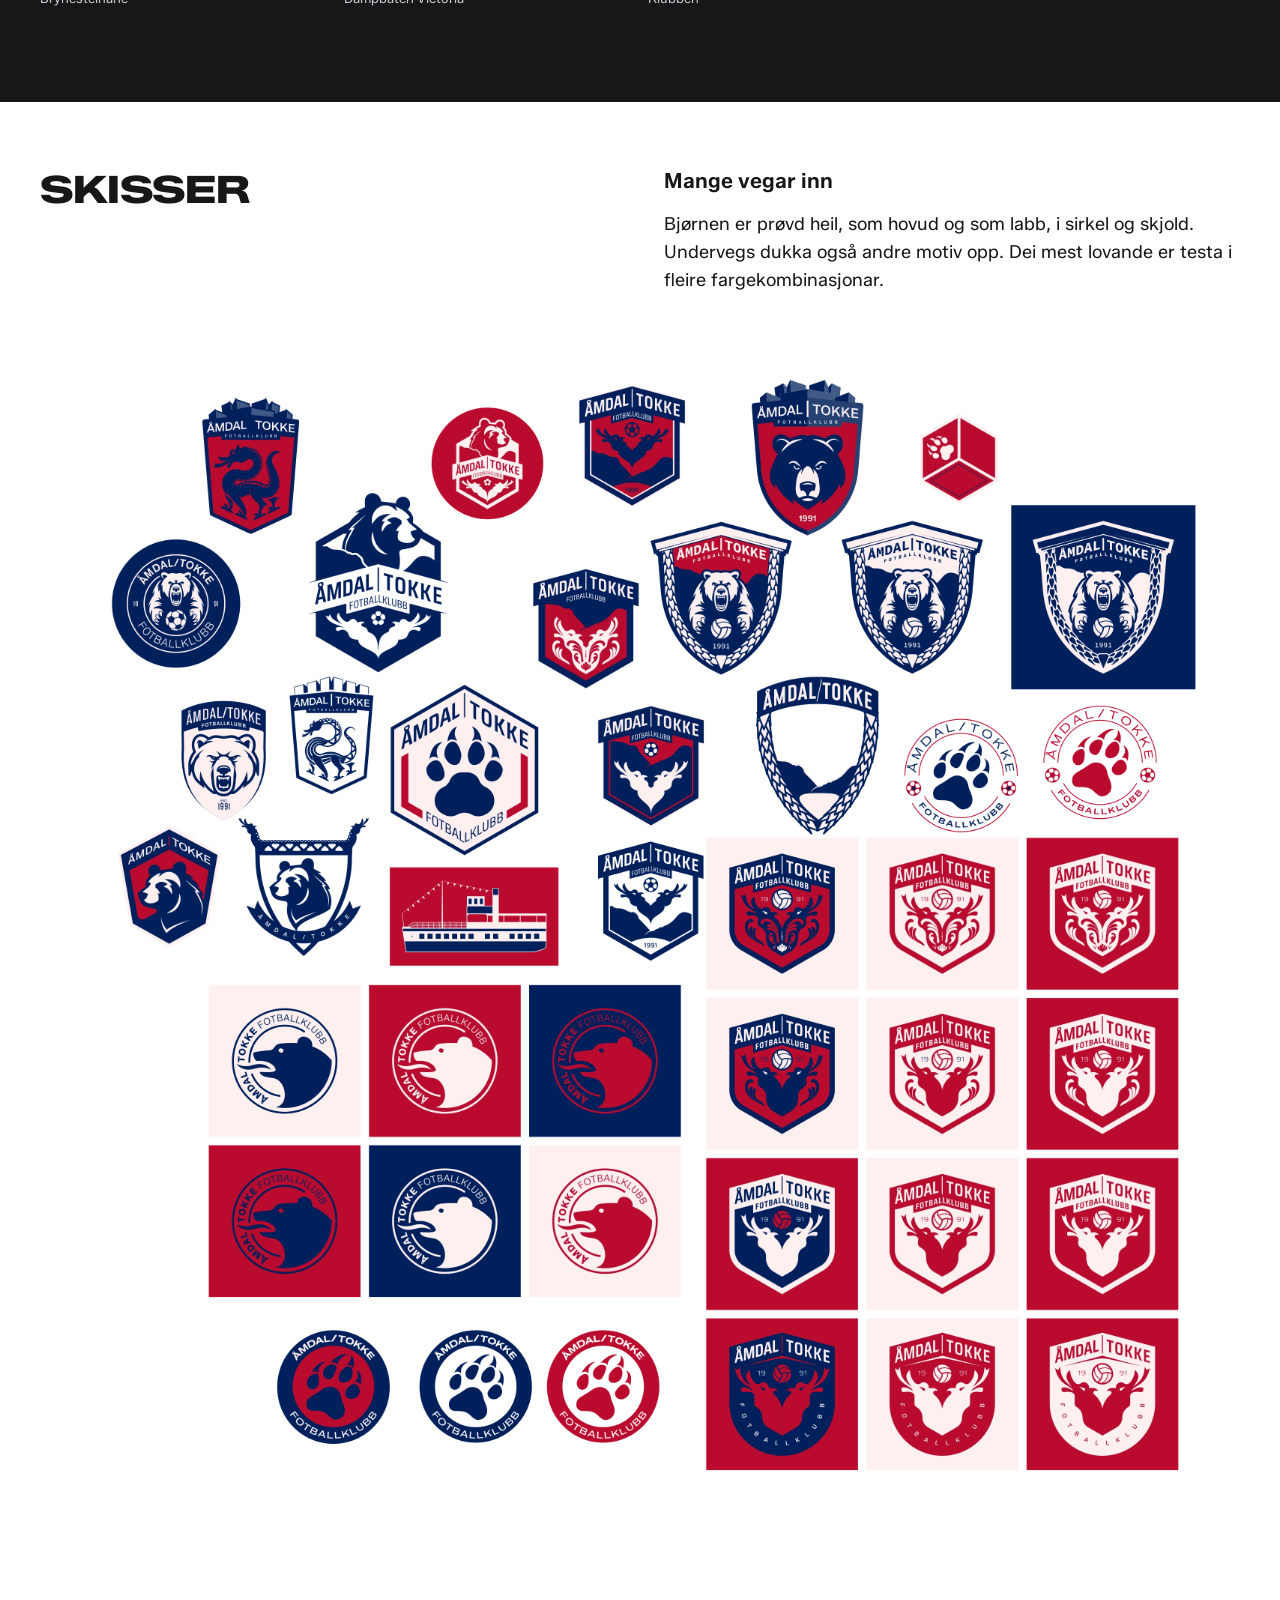
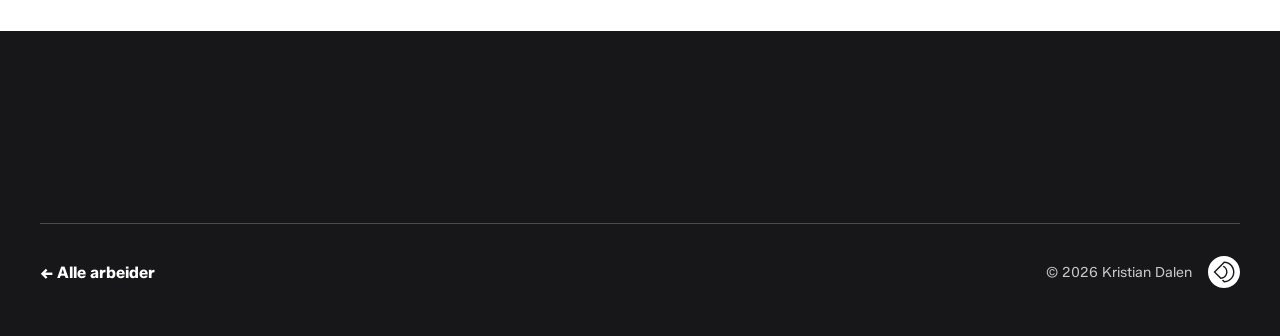
==== commit 341e509a: "Test: grønt hjemskjermikon med hvitt merke, så iOS kan lage mørk variant Co-Authored-By: Claude Opus" ====
--- a/public/amdal-tokke.html
+++ b/public/amdal-tokke.html
@@ -5,7 +5,7 @@
 <meta name="viewport" content="width=device-width, initial-scale=1">
 <title>Åmdal/Tokke – Kristian Dalen</title>
 <link rel="icon" href="./favicon.svg" type="image/svg+xml">
-<link rel="apple-touch-icon" href="./assets/ikon/apple-touch-icon-lys.png">
+<link rel="apple-touch-icon" href="./assets/ikon/apple-touch-icon-gronn.png">
 <link rel="manifest" href="./manifest.webmanifest">
 <meta name="apple-mobile-web-app-title" content="Kristian Dalen">
 <meta name="theme-color" content="#FFFFFF" media="(prefers-color-scheme: light)">
